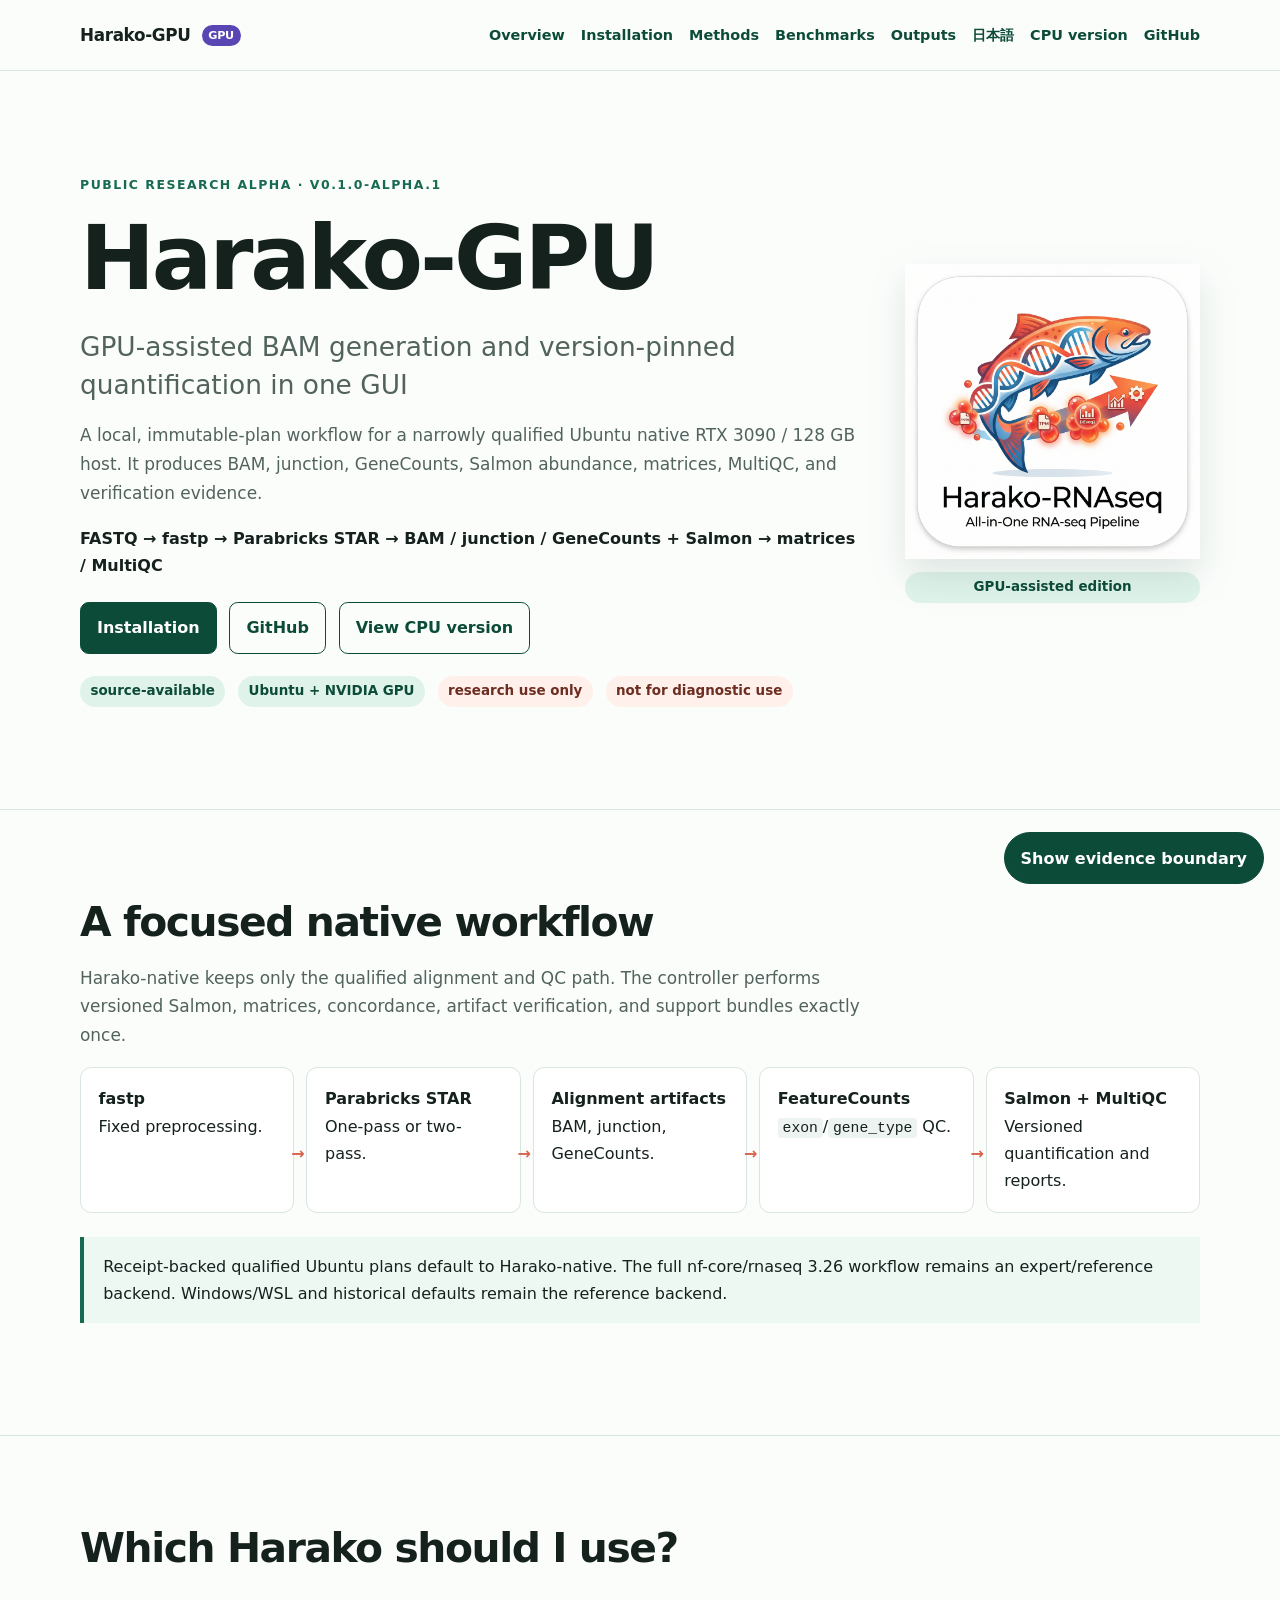
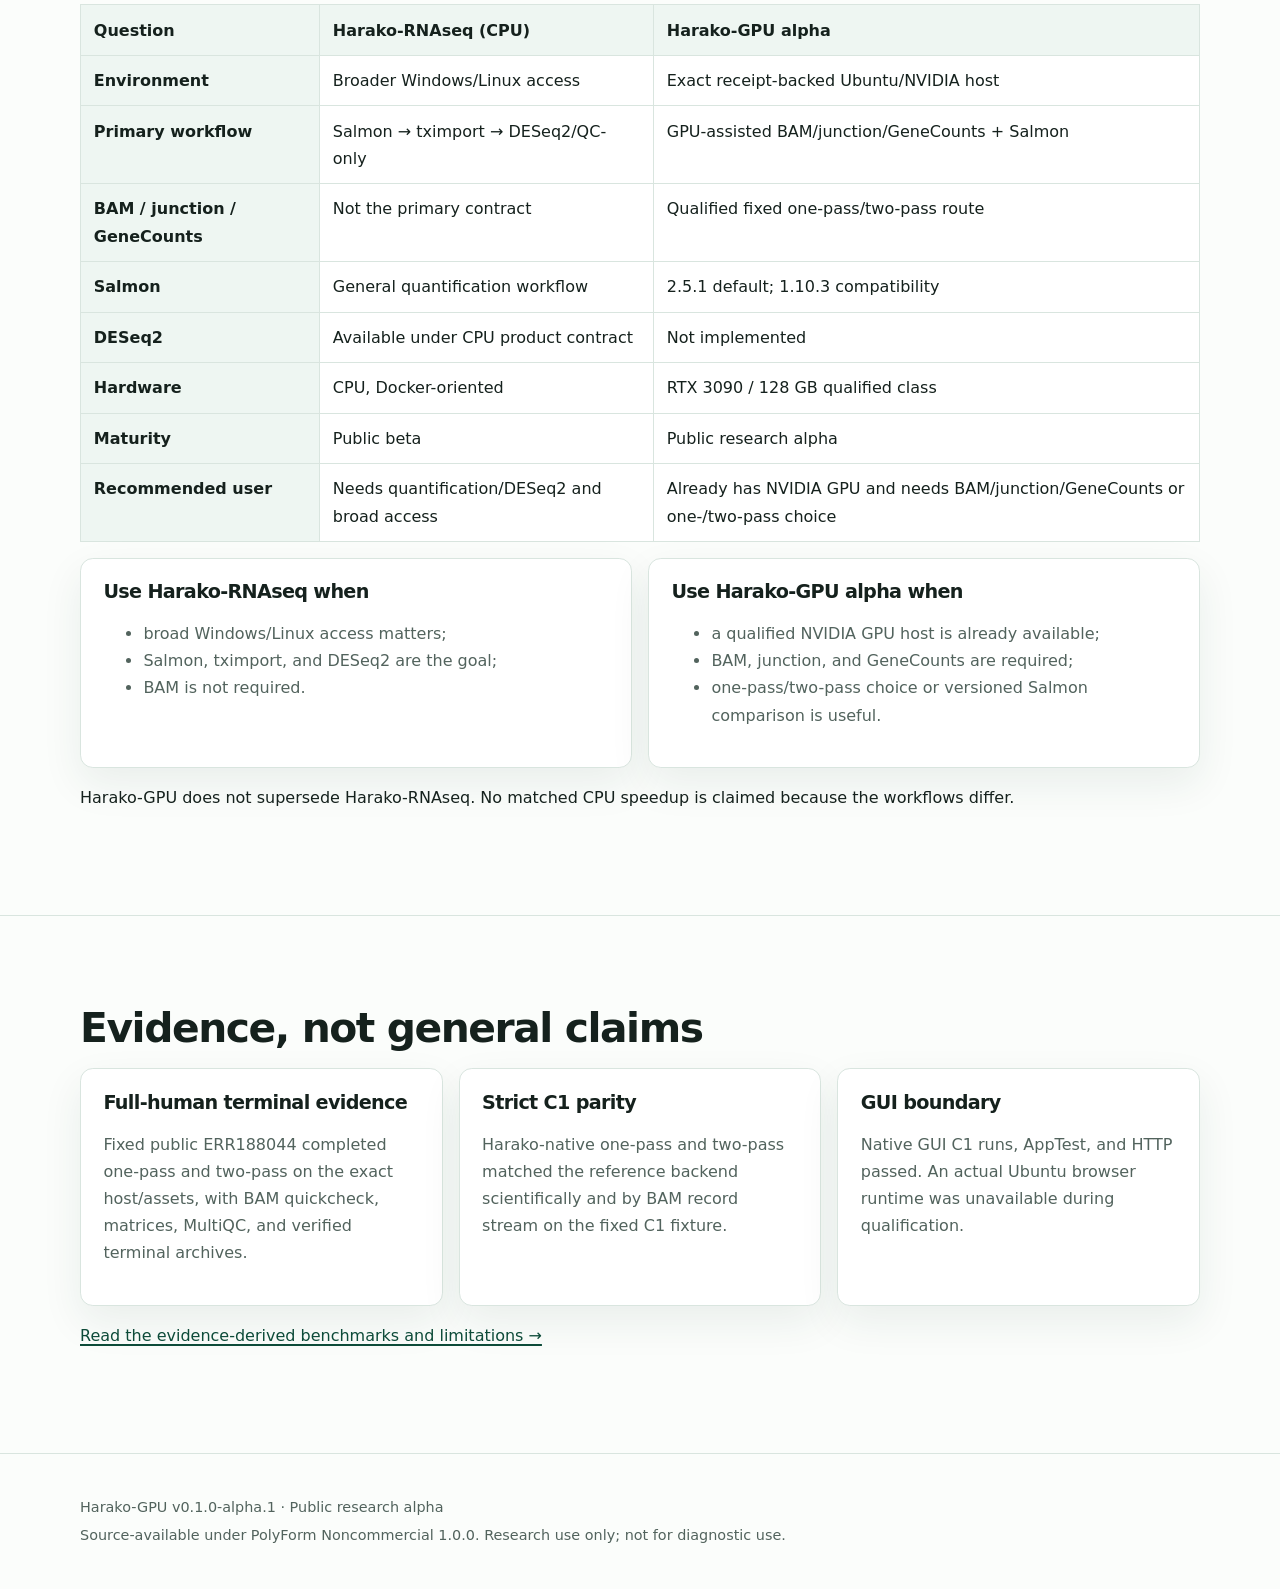
==== site/index.html @ e533c686 "feat: publish Harako-GPU v0.1.0-alpha.1" ====
<!doctype html>
<html lang="en"><head><meta charset="utf-8"><meta name="viewport" content="width=device-width,initial-scale=1">
<title>Harako-GPU | GPU-assisted BAM and versioned RNA-seq quantification</title>
<meta name="description" content="Harako-GPU is a source-available public research alpha for receipt-backed Ubuntu RTX 3090 hosts, combining GPU-assisted BAM generation with version-pinned Salmon quantification.">
<link rel="canonical" href="https://do-shima.github.io/Harako-GPU/"><link rel="alternate" hreflang="en" href="https://do-shima.github.io/Harako-GPU/"><link rel="alternate" hreflang="ja" href="https://do-shima.github.io/Harako-GPU/ja/"><link rel="alternate" hreflang="x-default" href="https://do-shima.github.io/Harako-GPU/">
<meta property="og:title" content="Harako-GPU public research alpha"><meta property="og:description" content="GPU-assisted BAM, junction, GeneCounts, and versioned Salmon through one qualified local workflow."><meta property="og:type" content="website"><meta property="og:url" content="https://do-shima.github.io/Harako-GPU/"><meta property="og:image" content="https://do-shima.github.io/Harako-GPU/assets/harako-logo.png">
<link rel="stylesheet" href="assets/site.css"><script src="assets/ai-consult.js" defer></script></head>
<body><a class="skip-link" href="#main">Skip to content</a><header class="site-header"><nav class="nav" aria-label="Primary navigation"><a class="brand" aria-current="page" href="./">Harako-GPU <span class="gpu-badge">GPU</span></a><div class="nav-links"><a href="./">Overview</a><a href="installation/">Installation</a><a href="methods/">Methods</a><a href="benchmarks/">Benchmarks</a><a href="outputs/">Outputs</a><a href="ja/" lang="ja">日本語</a><a href="https://do-shima.github.io/harako-rnaseq/">CPU version</a><a href="https://github.com/do-shima/Harako-GPU">GitHub</a></div></nav></header>
<main id="main"><section class="container hero"><div><p class="eyebrow">Public research alpha · v0.1.0-alpha.1</p><h1>Harako-GPU</h1><p class="subtitle">GPU-assisted BAM generation and version-pinned quantification in one GUI</p><p class="lede">A local, immutable-plan workflow for a narrowly qualified Ubuntu native RTX 3090 / 128 GB host. It produces BAM, junction, GeneCounts, Salmon abundance, matrices, MultiQC, and verification evidence.</p><p><strong>FASTQ → fastp → Parabricks STAR → BAM / junction / GeneCounts + Salmon → matrices / MultiQC</strong></p><div class="actions"><a class="button primary" href="installation/">Installation</a><a class="button" href="https://github.com/do-shima/Harako-GPU">GitHub</a><a class="button" href="https://do-shima.github.io/harako-rnaseq/">View CPU version</a></div><div class="status"><span class="pill">source-available</span><span class="pill">Ubuntu + NVIDIA GPU</span><span class="pill warning">research use only</span><span class="pill warning">not for diagnostic use</span></div></div><div><img class="hero-logo" src="assets/harako-logo.png" width="640" height="640" alt="Harako salmon-and-RNA logo"><p class="pill" style="text-align:center">GPU-assisted edition</p></div></section>
<section class="section"><div class="container"><h2>A focused native workflow</h2><p class="section-intro">Harako-native keeps only the qualified alignment and QC path. The controller performs versioned Salmon, matrices, concordance, artifact verification, and support bundles exactly once.</p><ol class="flow" aria-label="Harako-GPU workflow"><li><strong>fastp</strong><br>Fixed preprocessing.</li><li><strong>Parabricks STAR</strong><br>One-pass or two-pass.</li><li><strong>Alignment artifacts</strong><br>BAM, junction, GeneCounts.</li><li><strong>FeatureCounts</strong><br><code>exon</code>/<code>gene_type</code> QC.</li><li><strong>Salmon + MultiQC</strong><br>Versioned quantification and reports.</li></ol><p class="notice qualified">Receipt-backed qualified Ubuntu plans default to Harako-native. The full nf-core/rnaseq 3.26 workflow remains an expert/reference backend. Windows/WSL and historical defaults remain the reference backend.</p></div></section>
<section class="section"><div class="container"><h2>Which Harako should I use?</h2><div class="table-scroll"><table><thead><tr><th>Question</th><th>Harako-RNAseq (CPU)</th><th>Harako-GPU alpha</th></tr></thead><tbody><tr><th>Environment</th><td>Broader Windows/Linux access</td><td>Exact receipt-backed Ubuntu/NVIDIA host</td></tr><tr><th>Primary workflow</th><td>Salmon → tximport → DESeq2/QC-only</td><td>GPU-assisted BAM/junction/GeneCounts + Salmon</td></tr><tr><th>BAM / junction / GeneCounts</th><td>Not the primary contract</td><td>Qualified fixed one-pass/two-pass route</td></tr><tr><th>Salmon</th><td>General quantification workflow</td><td>2.5.1 default; 1.10.3 compatibility</td></tr><tr><th>DESeq2</th><td>Available under CPU product contract</td><td>Not implemented</td></tr><tr><th>Hardware</th><td>CPU, Docker-oriented</td><td>RTX 3090 / 128 GB qualified class</td></tr><tr><th>Maturity</th><td>Public beta</td><td>Public research alpha</td></tr><tr><th>Recommended user</th><td>Needs quantification/DESeq2 and broad access</td><td>Already has NVIDIA GPU and needs BAM/junction/GeneCounts or one-/two-pass choice</td></tr></tbody></table></div><div class="grid two"><article class="card"><h3>Use Harako-RNAseq when</h3><ul><li>broad Windows/Linux access matters;</li><li>Salmon, tximport, and DESeq2 are the goal;</li><li>BAM is not required.</li></ul></article><article class="card"><h3>Use Harako-GPU alpha when</h3><ul><li>a qualified NVIDIA GPU host is already available;</li><li>BAM, junction, and GeneCounts are required;</li><li>one-pass/two-pass choice or versioned Salmon comparison is useful.</li></ul></article></div><p>Harako-GPU does not supersede Harako-RNAseq. No matched CPU speedup is claimed because the workflows differ.</p></div></section>
<section class="section"><div class="container"><h2>Evidence, not general claims</h2><div class="grid"><article class="card"><h3>Full-human terminal evidence</h3><p>Fixed public ERR188044 completed one-pass and two-pass on the exact host/assets, with BAM quickcheck, matrices, MultiQC, and verified terminal archives.</p></article><article class="card"><h3>Strict C1 parity</h3><p>Harako-native one-pass and two-pass matched the reference backend scientifically and by BAM record stream on the fixed C1 fixture.</p></article><article class="card"><h3>GUI boundary</h3><p>Native GUI C1 runs, AppTest, and HTTP passed. An actual Ubuntu browser runtime was unavailable during qualification.</p></article></div><p><a href="benchmarks/">Read the evidence-derived benchmarks and limitations →</a></p><div class="notice evidence-note" data-evidence-note tabindex="-1" hidden>All public values are generated from SHA-256-validated qualification JSON and the verified high-memory evidence bundle. No private source path is emitted. Biological truth, cross-host equality, arbitrary hardware, and matched CPU speedup remain unqualified.</div></div></section></main>
<footer class="site-footer"><div class="container"><p>Harako-GPU v0.1.0-alpha.1 · Public research alpha</p><p>Source-available under PolyForm Noncommercial 1.0.0. Research use only; not for diagnostic use.</p></div></footer></body></html>
---- site/assets/site.css ----
:root{color-scheme:light;--ink:#15211d;--muted:#52635d;--paper:#fbfdfb;--panel:#fff;--green:#176b52;--green-dark:#0d4b39;--mint:#dff3ea;--salmon:#d8624c;--gpu:#5946b2;--line:#d9e5df;--shadow:0 16px 40px rgba(20,63,49,.08)}
*{box-sizing:border-box}html{scroll-behavior:smooth}body{margin:0;color:var(--ink);background:var(--paper);font-family:system-ui,-apple-system,BlinkMacSystemFont,"Segoe UI",sans-serif;font-size:1rem;line-height:1.7}a{color:var(--green-dark);text-decoration-thickness:.1em;text-underline-offset:.18em}a:hover{color:var(--salmon)}.skip-link{position:absolute;top:-5rem;left:1rem;z-index:10;padding:.7rem 1rem;color:#fff;background:var(--green-dark)}.skip-link:focus{top:1rem}.site-header{border-bottom:1px solid var(--line);background:rgba(251,253,251,.97)}.nav,.container{width:min(1120px,calc(100% - 2rem));margin-inline:auto}.nav{display:flex;align-items:center;justify-content:space-between;gap:1.5rem;min-height:4.4rem}.brand{color:var(--ink);font-size:1.05rem;font-weight:800;letter-spacing:-.02em;text-decoration:none;white-space:nowrap}.gpu-badge{display:inline-block;margin-left:.35rem;padding:.08rem .42rem;border-radius:999px;color:#fff;background:var(--gpu);font-size:.7rem;vertical-align:.12rem}.nav-links{display:flex;flex-wrap:wrap;justify-content:flex-end;gap:.35rem 1rem}.nav-links a{font-size:.9rem;font-weight:650;text-decoration:none}.hero{display:grid;grid-template-columns:minmax(0,1.45fr) minmax(240px,.55fr);align-items:center;gap:3rem;padding-block:clamp(3.5rem,8vw,7rem)}.page-hero{grid-template-columns:1fr;padding-block:clamp(2.7rem,6vw,5rem)}.eyebrow{margin:0 0 .7rem;color:var(--green);font-size:.78rem;font-weight:800;letter-spacing:.12em;text-transform:uppercase}h1,h2,h3{line-height:1.18;letter-spacing:-.035em}h1{max-width:16ch;margin:0;font-size:clamp(2.8rem,7vw,5.7rem)}.page-hero h1{font-size:clamp(2.45rem,6vw,4.6rem)}h2{margin:0 0 1rem;font-size:clamp(1.75rem,4vw,2.55rem)}h3{margin:0 0 .45rem;font-size:1.2rem}.subtitle{max-width:760px;margin:1rem 0;color:var(--muted);font-size:clamp(1.2rem,2.7vw,1.65rem);line-height:1.45}.lede,.section-intro{max-width:780px;color:var(--muted);font-size:1.06rem}.hero-logo{display:block;width:min(100%,330px);height:auto;margin-inline:auto;filter:drop-shadow(0 16px 18px rgba(20,63,49,.12))}.actions,.status{display:flex;flex-wrap:wrap;gap:.8rem;margin-top:1.4rem}.button{display:inline-block;padding:.72rem 1rem;border:1px solid var(--green-dark);border-radius:.55rem;font-weight:750;text-decoration:none}.button.primary{color:#fff;background:var(--green-dark)}.button:hover{border-color:var(--salmon)}.button.primary:hover{color:#fff;background:var(--salmon)}.pill{padding:.25rem .65rem;border-radius:999px;color:var(--green-dark);background:var(--mint);font-size:.84rem;font-weight:750}.pill.warning{color:#6d2d20;background:#fff0eb}.section{padding-block:clamp(3rem,7vw,5.5rem);border-top:1px solid var(--line)}.grid{display:grid;grid-template-columns:repeat(3,minmax(0,1fr));gap:1rem}.grid.two{grid-template-columns:repeat(2,minmax(0,1fr))}.card,.figure-card{padding:1.4rem;border:1px solid var(--line);border-radius:.8rem;background:var(--panel);box-shadow:var(--shadow)}.card p,.card ul{color:var(--muted)}.flow{display:grid;grid-template-columns:repeat(5,minmax(0,1fr));gap:.75rem;padding:0;list-style:none}.flow li{position:relative;padding:1.1rem;border:1px solid var(--line);border-radius:.7rem;background:var(--panel)}.flow li:not(:last-child)::after{position:absolute;top:50%;right:-.7rem;z-index:1;content:"→";color:var(--salmon);font-weight:900}.notice{margin-block:1.5rem;padding:1rem 1.2rem;border-left:4px solid var(--salmon);background:#fff4f1}.qualified{border-left-color:var(--green);background:#edf8f3}.figure-card{margin:1.5rem 0}.figure-card img{display:block;width:100%;height:auto}.figure-card figcaption{margin-top:.8rem;color:var(--muted)}.table-scroll{overflow-x:auto}table{width:100%;border-collapse:collapse;margin:1rem 0;background:var(--panel)}th,td{padding:.7rem .8rem;border:1px solid var(--line);text-align:left;vertical-align:top}th{background:#eef6f2}code{padding:.12rem .3rem;border-radius:.25rem;background:#edf3f0;font-size:.92em}pre{overflow-x:auto;padding:1rem 1.15rem;border-radius:.65rem;color:#eaf7f1;background:#12251e;line-height:1.55}pre code{padding:0;color:inherit;background:transparent}.site-footer{padding-block:2.3rem;border-top:1px solid var(--line);color:var(--muted);font-size:.9rem}.site-footer p{margin:.25rem 0}.evidence-toggle{position:fixed;right:1rem;bottom:1rem;z-index:20;min-height:44px;padding:.7rem 1rem;border:1px solid var(--green-dark);border-radius:999px;color:#fff;background:var(--green-dark);font:inherit;font-weight:750;cursor:pointer}.evidence-toggle:focus-visible,.nav a:focus-visible,.button:focus-visible{outline:3px solid var(--salmon);outline-offset:3px}.evidence-note[hidden]{display:none}
@media(max-width:900px){.flow{grid-template-columns:repeat(2,minmax(0,1fr))}.grid{grid-template-columns:repeat(2,minmax(0,1fr))}}@media(max-width:760px){.nav{align-items:flex-start;flex-direction:column;padding-block:1rem}.nav-links{justify-content:flex-start}.hero{grid-template-columns:1fr}.hero-logo{width:min(70vw,280px)}.grid,.grid.two,.flow{grid-template-columns:1fr}.flow li:not(:last-child)::after{top:auto;right:50%;bottom:-1.15rem;transform:rotate(90deg)}}
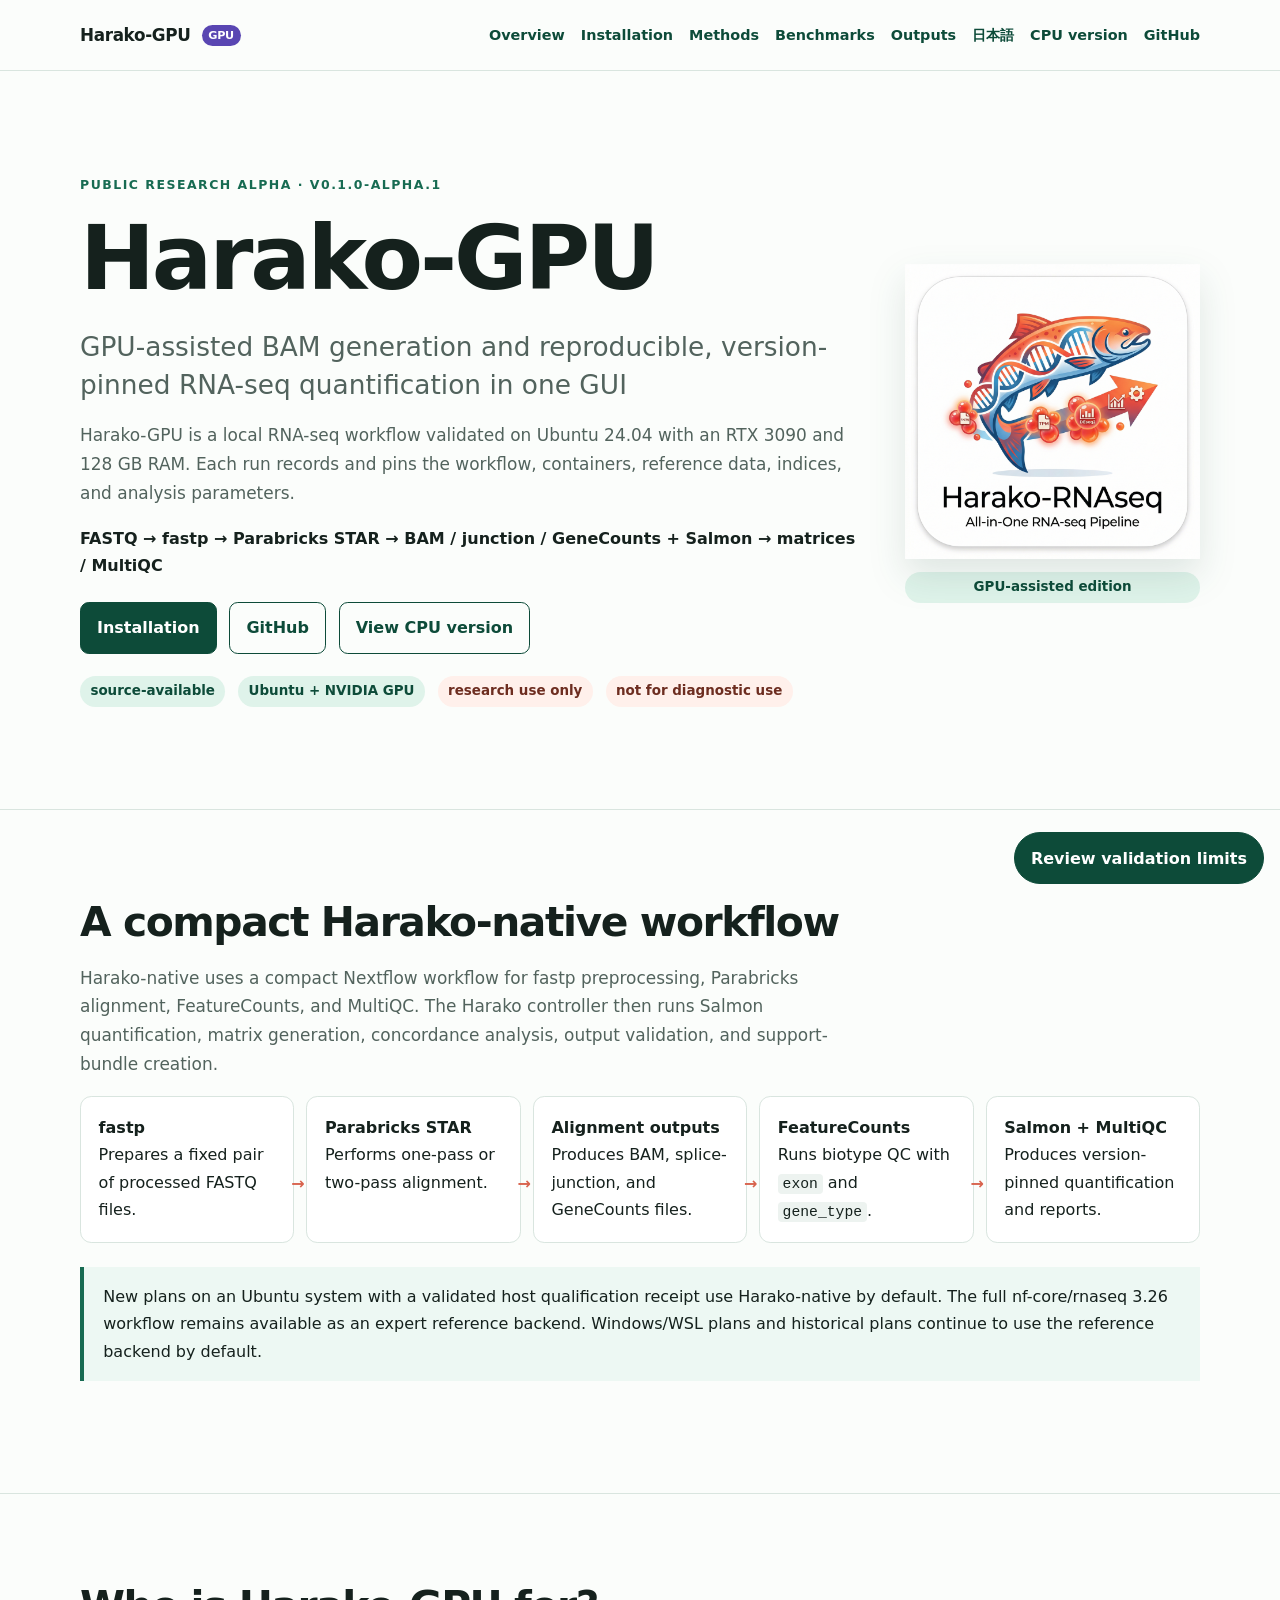
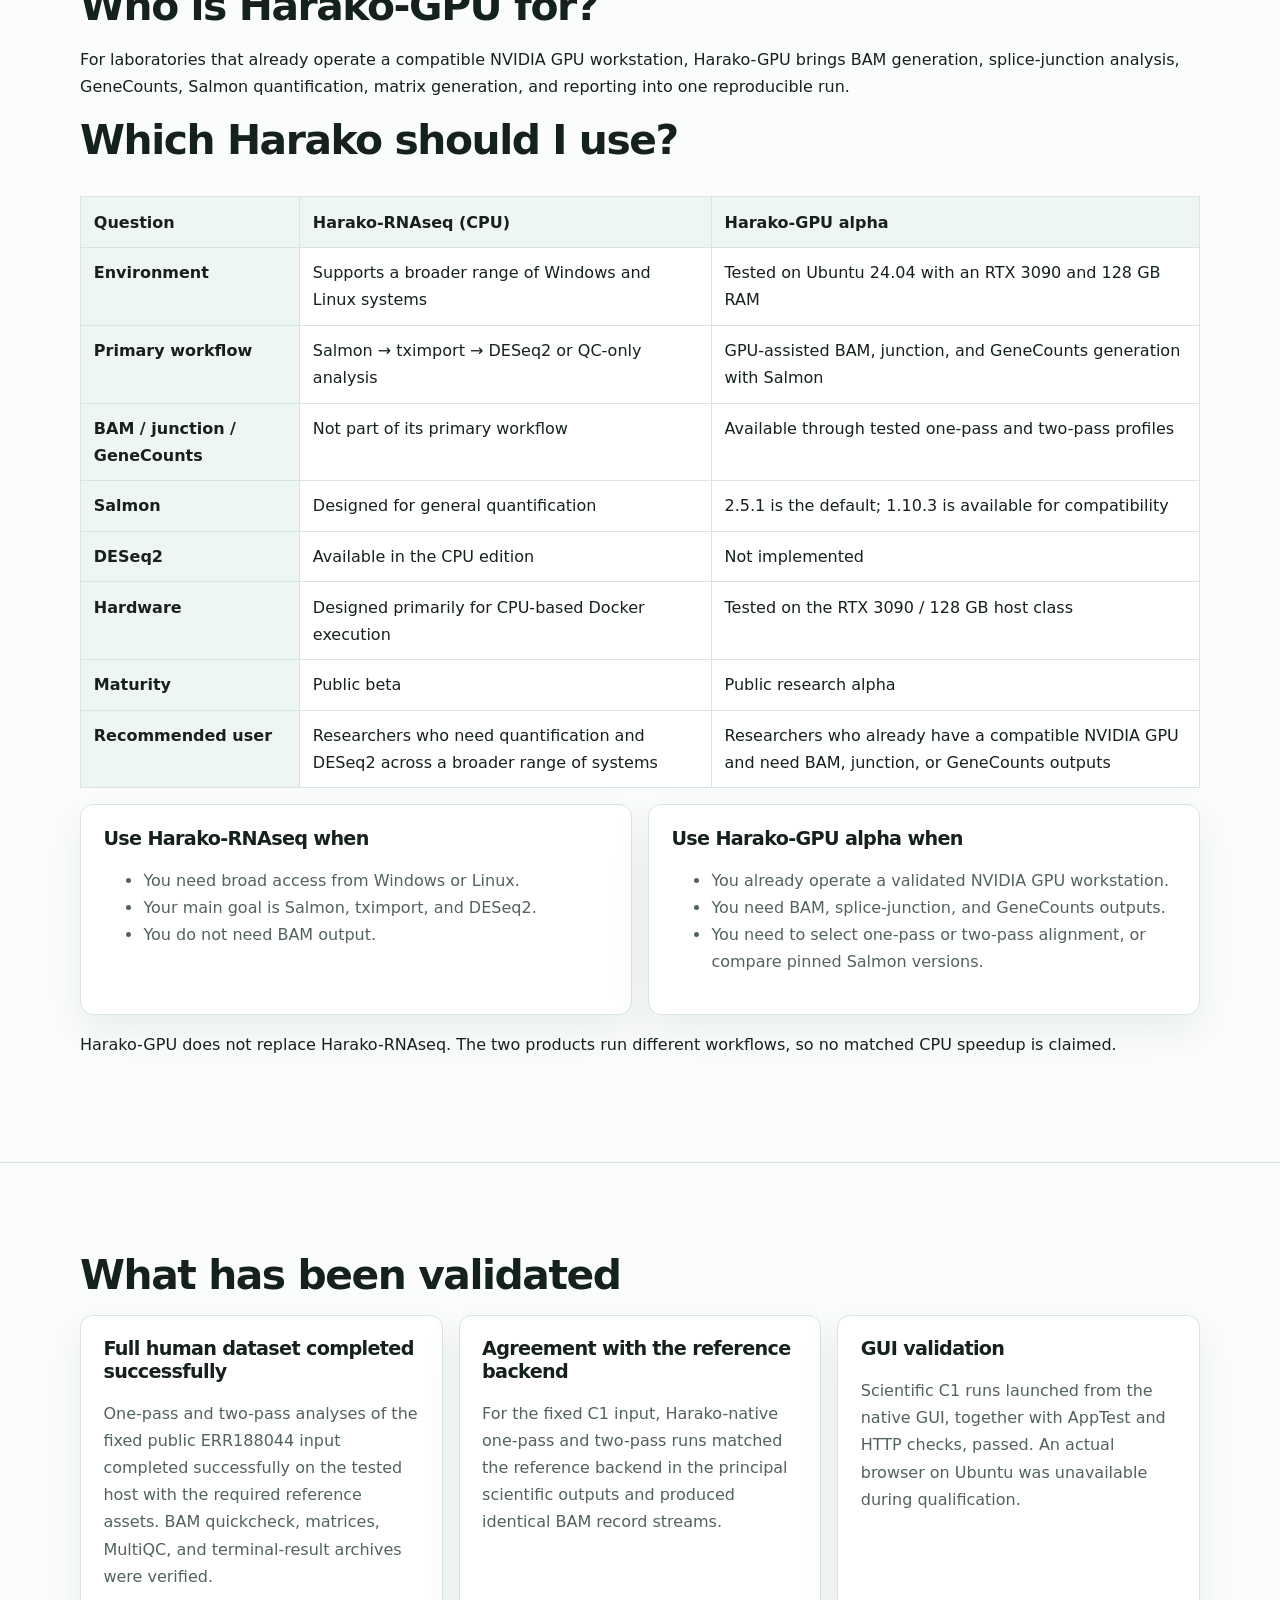
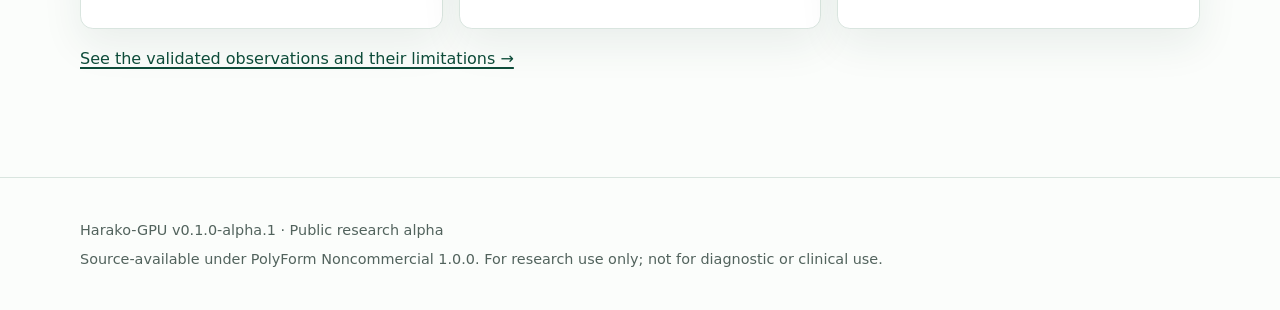
==== commit 57e31719: "docs: polish Japanese and English site copy" ====
--- a/site/index.html
+++ b/site/index.html
@@ -1,13 +1,13 @@
 <!doctype html>
 <html lang="en"><head><meta charset="utf-8"><meta name="viewport" content="width=device-width,initial-scale=1">
-<title>Harako-GPU | GPU-assisted BAM and versioned RNA-seq quantification</title>
-<meta name="description" content="Harako-GPU is a source-available public research alpha for receipt-backed Ubuntu RTX 3090 hosts, combining GPU-assisted BAM generation with version-pinned Salmon quantification.">
+<title>Harako-GPU | GPU-assisted alignment and reproducible RNA-seq quantification</title>
+<meta name="description" content="Harako-GPU combines GPU-assisted BAM generation with reproducible, version-pinned RNA-seq quantification for a validated Ubuntu and NVIDIA workstation.">
 <link rel="canonical" href="https://do-shima.github.io/Harako-GPU/"><link rel="alternate" hreflang="en" href="https://do-shima.github.io/Harako-GPU/"><link rel="alternate" hreflang="ja" href="https://do-shima.github.io/Harako-GPU/ja/"><link rel="alternate" hreflang="x-default" href="https://do-shima.github.io/Harako-GPU/">
-<meta property="og:title" content="Harako-GPU public research alpha"><meta property="og:description" content="GPU-assisted BAM, junction, GeneCounts, and versioned Salmon through one qualified local workflow."><meta property="og:type" content="website"><meta property="og:url" content="https://do-shima.github.io/Harako-GPU/"><meta property="og:image" content="https://do-shima.github.io/Harako-GPU/assets/harako-logo.png">
+<meta property="og:title" content="Harako-GPU | GPU-assisted RNA-seq workflow"><meta property="og:description" content="GPU-assisted BAM generation and reproducible, version-pinned RNA-seq quantification in one GUI."><meta property="og:type" content="website"><meta property="og:url" content="https://do-shima.github.io/Harako-GPU/"><meta property="og:image" content="https://do-shima.github.io/Harako-GPU/assets/harako-logo.png">
 <link rel="stylesheet" href="assets/site.css"><script src="assets/ai-consult.js" defer></script></head>
 <body><a class="skip-link" href="#main">Skip to content</a><header class="site-header"><nav class="nav" aria-label="Primary navigation"><a class="brand" aria-current="page" href="./">Harako-GPU <span class="gpu-badge">GPU</span></a><div class="nav-links"><a href="./">Overview</a><a href="installation/">Installation</a><a href="methods/">Methods</a><a href="benchmarks/">Benchmarks</a><a href="outputs/">Outputs</a><a href="ja/" lang="ja">日本語</a><a href="https://do-shima.github.io/harako-rnaseq/">CPU version</a><a href="https://github.com/do-shima/Harako-GPU">GitHub</a></div></nav></header>
-<main id="main"><section class="container hero"><div><p class="eyebrow">Public research alpha · v0.1.0-alpha.1</p><h1>Harako-GPU</h1><p class="subtitle">GPU-assisted BAM generation and version-pinned quantification in one GUI</p><p class="lede">A local, immutable-plan workflow for a narrowly qualified Ubuntu native RTX 3090 / 128 GB host. It produces BAM, junction, GeneCounts, Salmon abundance, matrices, MultiQC, and verification evidence.</p><p><strong>FASTQ → fastp → Parabricks STAR → BAM / junction / GeneCounts + Salmon → matrices / MultiQC</strong></p><div class="actions"><a class="button primary" href="installation/">Installation</a><a class="button" href="https://github.com/do-shima/Harako-GPU">GitHub</a><a class="button" href="https://do-shima.github.io/harako-rnaseq/">View CPU version</a></div><div class="status"><span class="pill">source-available</span><span class="pill">Ubuntu + NVIDIA GPU</span><span class="pill warning">research use only</span><span class="pill warning">not for diagnostic use</span></div></div><div><img class="hero-logo" src="assets/harako-logo.png" width="640" height="640" alt="Harako salmon-and-RNA logo"><p class="pill" style="text-align:center">GPU-assisted edition</p></div></section>
-<section class="section"><div class="container"><h2>A focused native workflow</h2><p class="section-intro">Harako-native keeps only the qualified alignment and QC path. The controller performs versioned Salmon, matrices, concordance, artifact verification, and support bundles exactly once.</p><ol class="flow" aria-label="Harako-GPU workflow"><li><strong>fastp</strong><br>Fixed preprocessing.</li><li><strong>Parabricks STAR</strong><br>One-pass or two-pass.</li><li><strong>Alignment artifacts</strong><br>BAM, junction, GeneCounts.</li><li><strong>FeatureCounts</strong><br><code>exon</code>/<code>gene_type</code> QC.</li><li><strong>Salmon + MultiQC</strong><br>Versioned quantification and reports.</li></ol><p class="notice qualified">Receipt-backed qualified Ubuntu plans default to Harako-native. The full nf-core/rnaseq 3.26 workflow remains an expert/reference backend. Windows/WSL and historical defaults remain the reference backend.</p></div></section>
-<section class="section"><div class="container"><h2>Which Harako should I use?</h2><div class="table-scroll"><table><thead><tr><th>Question</th><th>Harako-RNAseq (CPU)</th><th>Harako-GPU alpha</th></tr></thead><tbody><tr><th>Environment</th><td>Broader Windows/Linux access</td><td>Exact receipt-backed Ubuntu/NVIDIA host</td></tr><tr><th>Primary workflow</th><td>Salmon → tximport → DESeq2/QC-only</td><td>GPU-assisted BAM/junction/GeneCounts + Salmon</td></tr><tr><th>BAM / junction / GeneCounts</th><td>Not the primary contract</td><td>Qualified fixed one-pass/two-pass route</td></tr><tr><th>Salmon</th><td>General quantification workflow</td><td>2.5.1 default; 1.10.3 compatibility</td></tr><tr><th>DESeq2</th><td>Available under CPU product contract</td><td>Not implemented</td></tr><tr><th>Hardware</th><td>CPU, Docker-oriented</td><td>RTX 3090 / 128 GB qualified class</td></tr><tr><th>Maturity</th><td>Public beta</td><td>Public research alpha</td></tr><tr><th>Recommended user</th><td>Needs quantification/DESeq2 and broad access</td><td>Already has NVIDIA GPU and needs BAM/junction/GeneCounts or one-/two-pass choice</td></tr></tbody></table></div><div class="grid two"><article class="card"><h3>Use Harako-RNAseq when</h3><ul><li>broad Windows/Linux access matters;</li><li>Salmon, tximport, and DESeq2 are the goal;</li><li>BAM is not required.</li></ul></article><article class="card"><h3>Use Harako-GPU alpha when</h3><ul><li>a qualified NVIDIA GPU host is already available;</li><li>BAM, junction, and GeneCounts are required;</li><li>one-pass/two-pass choice or versioned Salmon comparison is useful.</li></ul></article></div><p>Harako-GPU does not supersede Harako-RNAseq. No matched CPU speedup is claimed because the workflows differ.</p></div></section>
-<section class="section"><div class="container"><h2>Evidence, not general claims</h2><div class="grid"><article class="card"><h3>Full-human terminal evidence</h3><p>Fixed public ERR188044 completed one-pass and two-pass on the exact host/assets, with BAM quickcheck, matrices, MultiQC, and verified terminal archives.</p></article><article class="card"><h3>Strict C1 parity</h3><p>Harako-native one-pass and two-pass matched the reference backend scientifically and by BAM record stream on the fixed C1 fixture.</p></article><article class="card"><h3>GUI boundary</h3><p>Native GUI C1 runs, AppTest, and HTTP passed. An actual Ubuntu browser runtime was unavailable during qualification.</p></article></div><p><a href="benchmarks/">Read the evidence-derived benchmarks and limitations →</a></p><div class="notice evidence-note" data-evidence-note tabindex="-1" hidden>All public values are generated from SHA-256-validated qualification JSON and the verified high-memory evidence bundle. No private source path is emitted. Biological truth, cross-host equality, arbitrary hardware, and matched CPU speedup remain unqualified.</div></div></section></main>
-<footer class="site-footer"><div class="container"><p>Harako-GPU v0.1.0-alpha.1 · Public research alpha</p><p>Source-available under PolyForm Noncommercial 1.0.0. Research use only; not for diagnostic use.</p></div></footer></body></html>
+<main id="main"><section class="container hero"><div><p class="eyebrow">Public research alpha · v0.1.0-alpha.1</p><h1>Harako-GPU</h1><p class="subtitle">GPU-assisted BAM generation and reproducible, version-pinned RNA-seq quantification in one GUI</p><p class="lede">Harako-GPU is a local RNA-seq workflow validated on Ubuntu 24.04 with an RTX 3090 and 128 GB RAM. Each run records and pins the workflow, containers, reference data, indices, and analysis parameters.</p><p><strong>FASTQ → fastp → Parabricks STAR → BAM / junction / GeneCounts + Salmon → matrices / MultiQC</strong></p><div class="actions"><a class="button primary" href="installation/">Installation</a><a class="button" href="https://github.com/do-shima/Harako-GPU">GitHub</a><a class="button" href="https://do-shima.github.io/harako-rnaseq/">View CPU version</a></div><div class="status"><span class="pill">source-available</span><span class="pill">Ubuntu + NVIDIA GPU</span><span class="pill warning">research use only</span><span class="pill warning">not for diagnostic use</span></div></div><div><img class="hero-logo" src="assets/harako-logo.png" width="640" height="640" alt="Harako logo combining a salmon with an RNA strand"><p class="pill" style="text-align:center">GPU-assisted edition</p></div></section>
+<section class="section"><div class="container"><h2>A compact Harako-native workflow</h2><p class="section-intro">Harako-native uses a compact Nextflow workflow for fastp preprocessing, Parabricks alignment, FeatureCounts, and MultiQC. The Harako controller then runs Salmon quantification, matrix generation, concordance analysis, output validation, and support-bundle creation.</p><ol class="flow" aria-label="Harako-GPU workflow"><li><strong>fastp</strong><br>Prepares a fixed pair of processed FASTQ files.</li><li><strong>Parabricks STAR</strong><br>Performs one-pass or two-pass alignment.</li><li><strong>Alignment outputs</strong><br>Produces BAM, splice-junction, and GeneCounts files.</li><li><strong>FeatureCounts</strong><br>Runs biotype QC with <code>exon</code> and <code>gene_type</code>.</li><li><strong>Salmon + MultiQC</strong><br>Produces version-pinned quantification and reports.</li></ol><p class="notice qualified">New plans on an Ubuntu system with a validated host qualification receipt use Harako-native by default. The full nf-core/rnaseq 3.26 workflow remains available as an expert reference backend. Windows/WSL plans and historical plans continue to use the reference backend by default.</p></div></section>
+<section class="section"><div class="container"><h2>Who is Harako-GPU for?</h2><p>For laboratories that already operate a compatible NVIDIA GPU workstation, Harako-GPU brings BAM generation, splice-junction analysis, GeneCounts, Salmon quantification, matrix generation, and reporting into one reproducible run.</p><h2>Which Harako should I use?</h2><div class="table-scroll"><table><thead><tr><th>Question</th><th>Harako-RNAseq (CPU)</th><th>Harako-GPU alpha</th></tr></thead><tbody><tr><th>Environment</th><td>Supports a broader range of Windows and Linux systems</td><td>Tested on Ubuntu 24.04 with an RTX 3090 and 128 GB RAM</td></tr><tr><th>Primary workflow</th><td>Salmon → tximport → DESeq2 or QC-only analysis</td><td>GPU-assisted BAM, junction, and GeneCounts generation with Salmon</td></tr><tr><th>BAM / junction / GeneCounts</th><td>Not part of its primary workflow</td><td>Available through tested one-pass and two-pass profiles</td></tr><tr><th>Salmon</th><td>Designed for general quantification</td><td>2.5.1 is the default; 1.10.3 is available for compatibility</td></tr><tr><th>DESeq2</th><td>Available in the CPU edition</td><td>Not implemented</td></tr><tr><th>Hardware</th><td>Designed primarily for CPU-based Docker execution</td><td>Tested on the RTX 3090 / 128 GB host class</td></tr><tr><th>Maturity</th><td>Public beta</td><td>Public research alpha</td></tr><tr><th>Recommended user</th><td>Researchers who need quantification and DESeq2 across a broader range of systems</td><td>Researchers who already have a compatible NVIDIA GPU and need BAM, junction, or GeneCounts outputs</td></tr></tbody></table></div><div class="grid two"><article class="card"><h3>Use Harako-RNAseq when</h3><ul><li>You need broad access from Windows or Linux.</li><li>Your main goal is Salmon, tximport, and DESeq2.</li><li>You do not need BAM output.</li></ul></article><article class="card"><h3>Use Harako-GPU alpha when</h3><ul><li>You already operate a validated NVIDIA GPU workstation.</li><li>You need BAM, splice-junction, and GeneCounts outputs.</li><li>You need to select one-pass or two-pass alignment, or compare pinned Salmon versions.</li></ul></article></div><p>Harako-GPU does not replace Harako-RNAseq. The two products run different workflows, so no matched CPU speedup is claimed.</p></div></section>
+<section class="section"><div class="container"><h2>What has been validated</h2><div class="grid"><article class="card"><h3>Full human dataset completed successfully</h3><p>One-pass and two-pass analyses of the fixed public ERR188044 input completed successfully on the tested host with the required reference assets. BAM quickcheck, matrices, MultiQC, and terminal-result archives were verified.</p></article><article class="card"><h3>Agreement with the reference backend</h3><p>For the fixed C1 input, Harako-native one-pass and two-pass runs matched the reference backend in the principal scientific outputs and produced identical BAM record streams.</p></article><article class="card"><h3>GUI validation</h3><p>Scientific C1 runs launched from the native GUI, together with AppTest and HTTP checks, passed. An actual browser on Ubuntu was unavailable during qualification.</p></article></div><p><a href="benchmarks/">See the validated observations and their limitations →</a></p><div class="notice evidence-note" data-evidence-note tabindex="-1" hidden>Public values come only from SHA-256-validated qualification JSON and the verified high-memory evidence bundle. The evidence does not establish biological truth, cross-host equality, support for arbitrary hardware, or a matched CPU speedup.</div></div></section></main>
+<footer class="site-footer"><div class="container"><p>Harako-GPU v0.1.0-alpha.1 · Public research alpha</p><p>Source-available under PolyForm Noncommercial 1.0.0. For research use only; not for diagnostic or clinical use.</p></div></footer></body></html>
--- a/site/assets/site.css
+++ b/site/assets/site.css
@@ -1,3 +1,4 @@
 :root{color-scheme:light;--ink:#15211d;--muted:#52635d;--paper:#fbfdfb;--panel:#fff;--green:#176b52;--green-dark:#0d4b39;--mint:#dff3ea;--salmon:#d8624c;--gpu:#5946b2;--line:#d9e5df;--shadow:0 16px 40px rgba(20,63,49,.08)}
 *{box-sizing:border-box}html{scroll-behavior:smooth}body{margin:0;color:var(--ink);background:var(--paper);font-family:system-ui,-apple-system,BlinkMacSystemFont,"Segoe UI",sans-serif;font-size:1rem;line-height:1.7}a{color:var(--green-dark);text-decoration-thickness:.1em;text-underline-offset:.18em}a:hover{color:var(--salmon)}.skip-link{position:absolute;top:-5rem;left:1rem;z-index:10;padding:.7rem 1rem;color:#fff;background:var(--green-dark)}.skip-link:focus{top:1rem}.site-header{border-bottom:1px solid var(--line);background:rgba(251,253,251,.97)}.nav,.container{width:min(1120px,calc(100% - 2rem));margin-inline:auto}.nav{display:flex;align-items:center;justify-content:space-between;gap:1.5rem;min-height:4.4rem}.brand{color:var(--ink);font-size:1.05rem;font-weight:800;letter-spacing:-.02em;text-decoration:none;white-space:nowrap}.gpu-badge{display:inline-block;margin-left:.35rem;padding:.08rem .42rem;border-radius:999px;color:#fff;background:var(--gpu);font-size:.7rem;vertical-align:.12rem}.nav-links{display:flex;flex-wrap:wrap;justify-content:flex-end;gap:.35rem 1rem}.nav-links a{font-size:.9rem;font-weight:650;text-decoration:none}.hero{display:grid;grid-template-columns:minmax(0,1.45fr) minmax(240px,.55fr);align-items:center;gap:3rem;padding-block:clamp(3.5rem,8vw,7rem)}.page-hero{grid-template-columns:1fr;padding-block:clamp(2.7rem,6vw,5rem)}.eyebrow{margin:0 0 .7rem;color:var(--green);font-size:.78rem;font-weight:800;letter-spacing:.12em;text-transform:uppercase}h1,h2,h3{line-height:1.18;letter-spacing:-.035em}h1{max-width:16ch;margin:0;font-size:clamp(2.8rem,7vw,5.7rem)}.page-hero h1{font-size:clamp(2.45rem,6vw,4.6rem)}h2{margin:0 0 1rem;font-size:clamp(1.75rem,4vw,2.55rem)}h3{margin:0 0 .45rem;font-size:1.2rem}.subtitle{max-width:760px;margin:1rem 0;color:var(--muted);font-size:clamp(1.2rem,2.7vw,1.65rem);line-height:1.45}.lede,.section-intro{max-width:780px;color:var(--muted);font-size:1.06rem}.hero-logo{display:block;width:min(100%,330px);height:auto;margin-inline:auto;filter:drop-shadow(0 16px 18px rgba(20,63,49,.12))}.actions,.status{display:flex;flex-wrap:wrap;gap:.8rem;margin-top:1.4rem}.button{display:inline-block;padding:.72rem 1rem;border:1px solid var(--green-dark);border-radius:.55rem;font-weight:750;text-decoration:none}.button.primary{color:#fff;background:var(--green-dark)}.button:hover{border-color:var(--salmon)}.button.primary:hover{color:#fff;background:var(--salmon)}.pill{padding:.25rem .65rem;border-radius:999px;color:var(--green-dark);background:var(--mint);font-size:.84rem;font-weight:750}.pill.warning{color:#6d2d20;background:#fff0eb}.section{padding-block:clamp(3rem,7vw,5.5rem);border-top:1px solid var(--line)}.grid{display:grid;grid-template-columns:repeat(3,minmax(0,1fr));gap:1rem}.grid.two{grid-template-columns:repeat(2,minmax(0,1fr))}.card,.figure-card{padding:1.4rem;border:1px solid var(--line);border-radius:.8rem;background:var(--panel);box-shadow:var(--shadow)}.card p,.card ul{color:var(--muted)}.flow{display:grid;grid-template-columns:repeat(5,minmax(0,1fr));gap:.75rem;padding:0;list-style:none}.flow li{position:relative;padding:1.1rem;border:1px solid var(--line);border-radius:.7rem;background:var(--panel)}.flow li:not(:last-child)::after{position:absolute;top:50%;right:-.7rem;z-index:1;content:"→";color:var(--salmon);font-weight:900}.notice{margin-block:1.5rem;padding:1rem 1.2rem;border-left:4px solid var(--salmon);background:#fff4f1}.qualified{border-left-color:var(--green);background:#edf8f3}.figure-card{margin:1.5rem 0}.figure-card img{display:block;width:100%;height:auto}.figure-card figcaption{margin-top:.8rem;color:var(--muted)}.table-scroll{overflow-x:auto}table{width:100%;border-collapse:collapse;margin:1rem 0;background:var(--panel)}th,td{padding:.7rem .8rem;border:1px solid var(--line);text-align:left;vertical-align:top}th{background:#eef6f2}code{padding:.12rem .3rem;border-radius:.25rem;background:#edf3f0;font-size:.92em}pre{overflow-x:auto;padding:1rem 1.15rem;border-radius:.65rem;color:#eaf7f1;background:#12251e;line-height:1.55}pre code{padding:0;color:inherit;background:transparent}.site-footer{padding-block:2.3rem;border-top:1px solid var(--line);color:var(--muted);font-size:.9rem}.site-footer p{margin:.25rem 0}.evidence-toggle{position:fixed;right:1rem;bottom:1rem;z-index:20;min-height:44px;padding:.7rem 1rem;border:1px solid var(--green-dark);border-radius:999px;color:#fff;background:var(--green-dark);font:inherit;font-weight:750;cursor:pointer}.evidence-toggle:focus-visible,.nav a:focus-visible,.button:focus-visible{outline:3px solid var(--salmon);outline-offset:3px}.evidence-note[hidden]{display:none}
-@media(max-width:900px){.flow{grid-template-columns:repeat(2,minmax(0,1fr))}.grid{grid-template-columns:repeat(2,minmax(0,1fr))}}@media(max-width:760px){.nav{align-items:flex-start;flex-direction:column;padding-block:1rem}.nav-links{justify-content:flex-start}.hero{grid-template-columns:1fr}.hero-logo{width:min(70vw,280px)}.grid,.grid.two,.flow{grid-template-columns:1fr}.flow li:not(:last-child)::after{top:auto;right:50%;bottom:-1.15rem;transform:rotate(90deg)}}
+@media(max-width:900px){.flow{grid-template-columns:repeat(2,minmax(0,1fr))}.grid{grid-template-columns:repeat(2,minmax(0,1fr))}}@media(max-width:760px){.nav{align-items:flex-start;flex-direction:column;padding-block:1rem}.nav-links{justify-content:flex-start}.hero{grid-template-columns:1fr}.hero-logo{width:min(70vw,280px)}.grid,.grid.two,.flow{grid-template-columns:1fr}.flow li:not(:last-child)::after{top:auto;right:50%;bottom:-1.15rem;transform:rotate(90deg)}table{display:block;overflow-x:auto}}
+.section p code,.section li code,.section td code{overflow-wrap:anywhere;word-break:break-word}
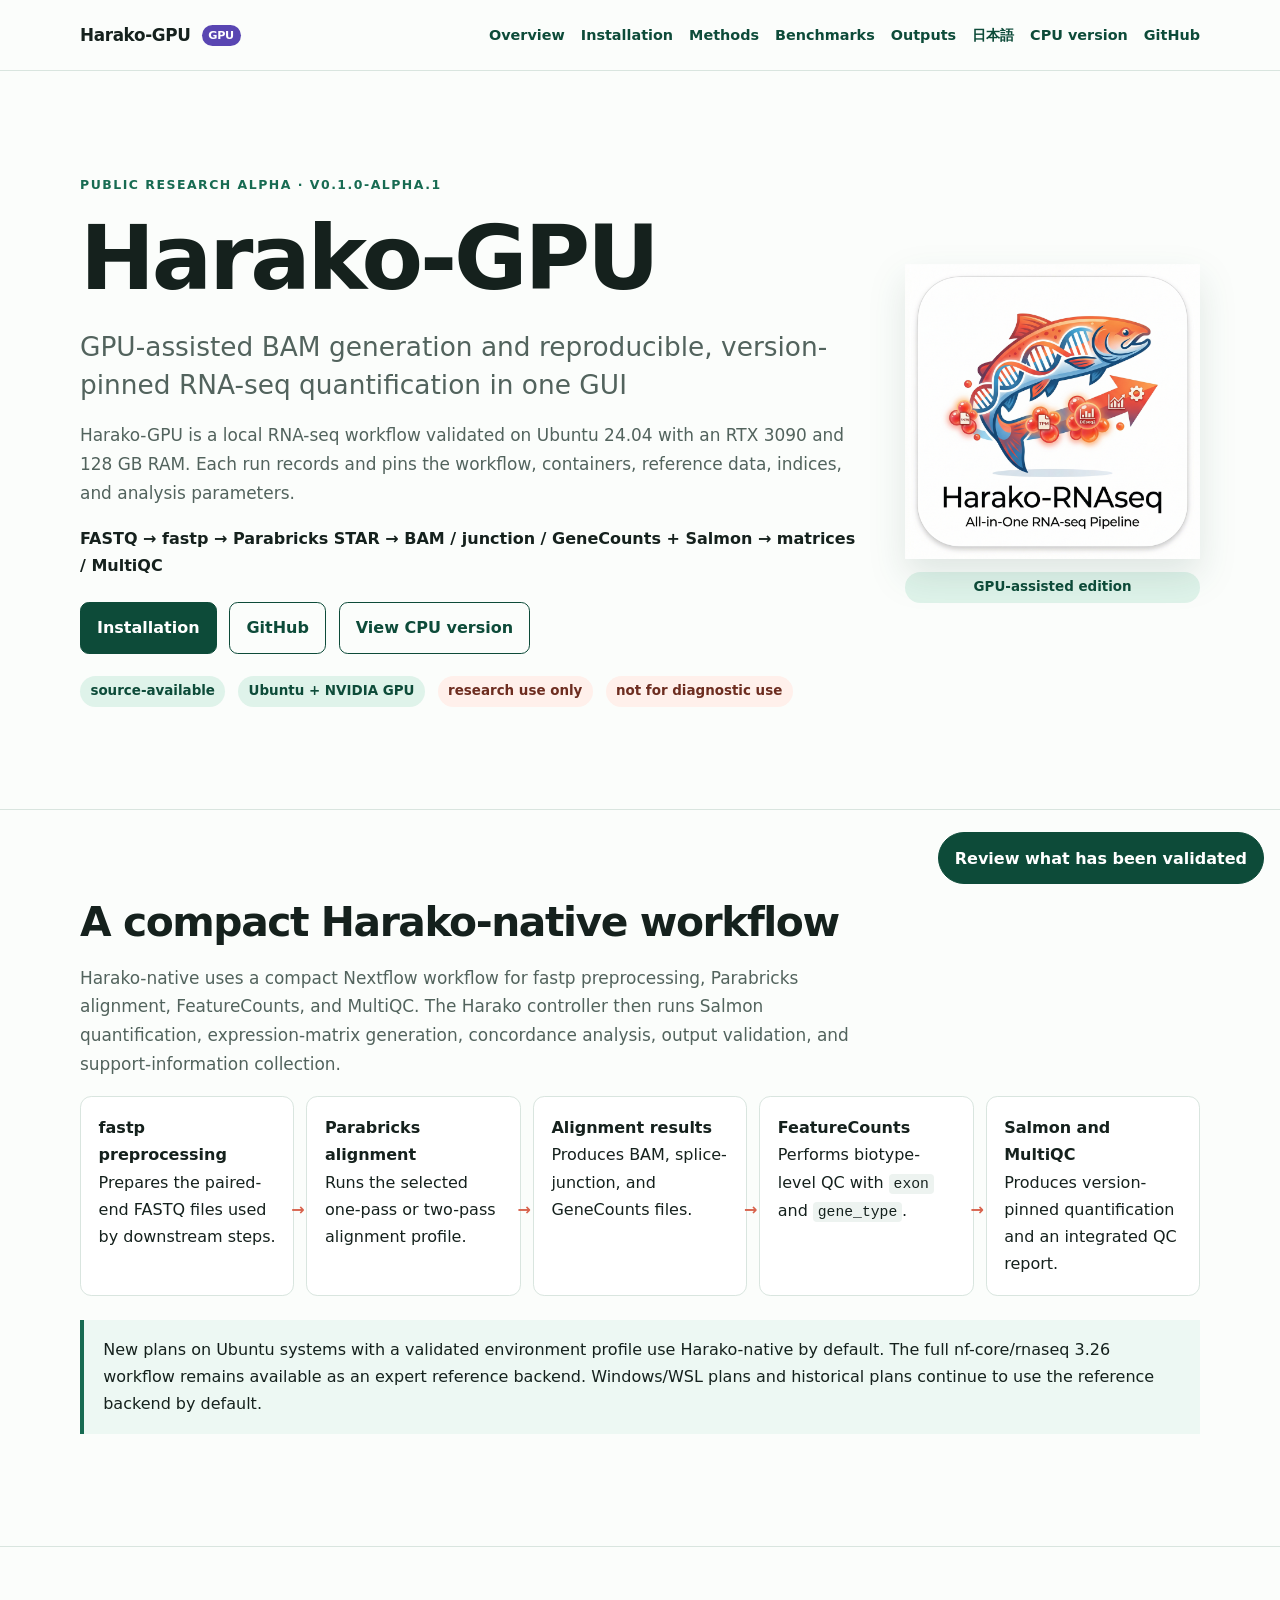
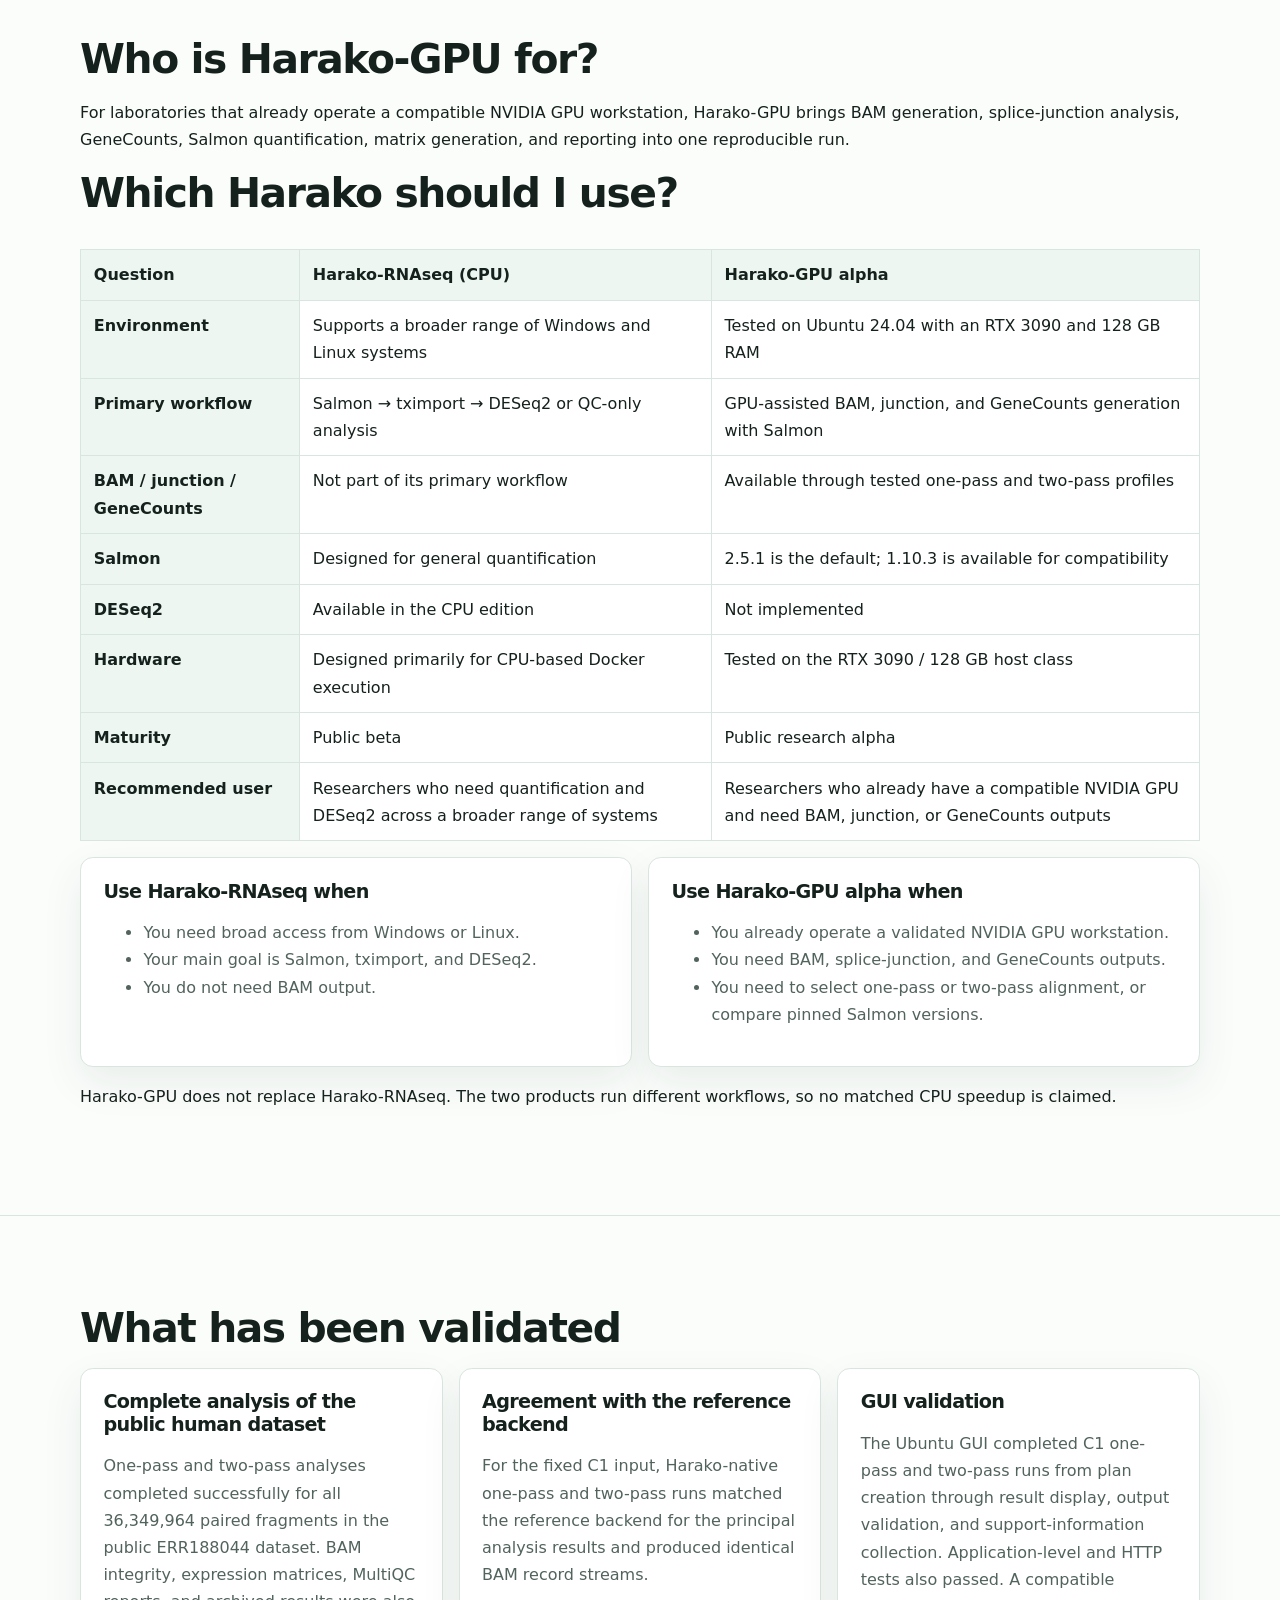
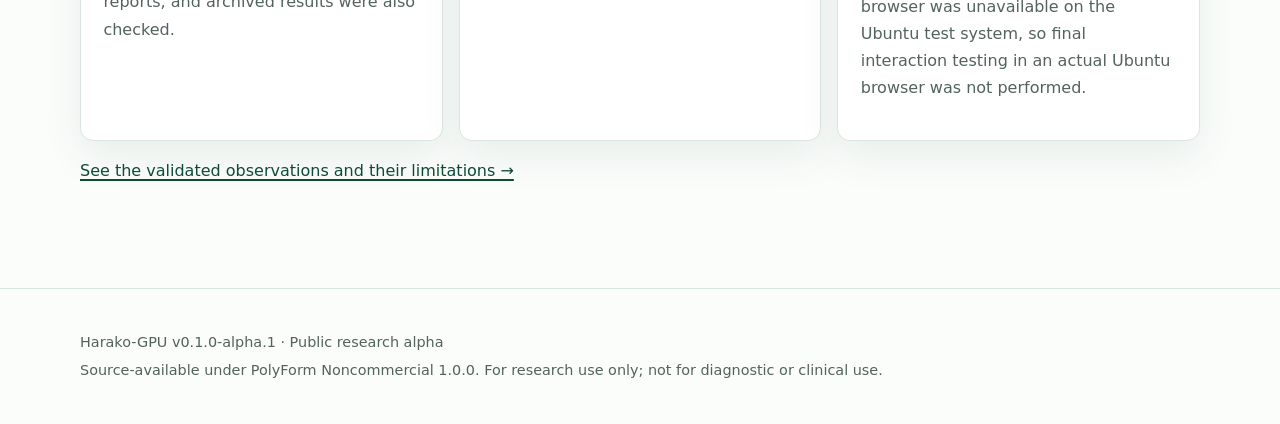
==== commit 97499ca8: "docs: refine site copy for life-science researchers" ====
--- a/site/index.html
+++ b/site/index.html
@@ -7,7 +7,7 @@
 <link rel="stylesheet" href="assets/site.css"><script src="assets/ai-consult.js" defer></script></head>
 <body><a class="skip-link" href="#main">Skip to content</a><header class="site-header"><nav class="nav" aria-label="Primary navigation"><a class="brand" aria-current="page" href="./">Harako-GPU <span class="gpu-badge">GPU</span></a><div class="nav-links"><a href="./">Overview</a><a href="installation/">Installation</a><a href="methods/">Methods</a><a href="benchmarks/">Benchmarks</a><a href="outputs/">Outputs</a><a href="ja/" lang="ja">日本語</a><a href="https://do-shima.github.io/harako-rnaseq/">CPU version</a><a href="https://github.com/do-shima/Harako-GPU">GitHub</a></div></nav></header>
 <main id="main"><section class="container hero"><div><p class="eyebrow">Public research alpha · v0.1.0-alpha.1</p><h1>Harako-GPU</h1><p class="subtitle">GPU-assisted BAM generation and reproducible, version-pinned RNA-seq quantification in one GUI</p><p class="lede">Harako-GPU is a local RNA-seq workflow validated on Ubuntu 24.04 with an RTX 3090 and 128 GB RAM. Each run records and pins the workflow, containers, reference data, indices, and analysis parameters.</p><p><strong>FASTQ → fastp → Parabricks STAR → BAM / junction / GeneCounts + Salmon → matrices / MultiQC</strong></p><div class="actions"><a class="button primary" href="installation/">Installation</a><a class="button" href="https://github.com/do-shima/Harako-GPU">GitHub</a><a class="button" href="https://do-shima.github.io/harako-rnaseq/">View CPU version</a></div><div class="status"><span class="pill">source-available</span><span class="pill">Ubuntu + NVIDIA GPU</span><span class="pill warning">research use only</span><span class="pill warning">not for diagnostic use</span></div></div><div><img class="hero-logo" src="assets/harako-logo.png" width="640" height="640" alt="Harako logo combining a salmon with an RNA strand"><p class="pill" style="text-align:center">GPU-assisted edition</p></div></section>
-<section class="section"><div class="container"><h2>A compact Harako-native workflow</h2><p class="section-intro">Harako-native uses a compact Nextflow workflow for fastp preprocessing, Parabricks alignment, FeatureCounts, and MultiQC. The Harako controller then runs Salmon quantification, matrix generation, concordance analysis, output validation, and support-bundle creation.</p><ol class="flow" aria-label="Harako-GPU workflow"><li><strong>fastp</strong><br>Prepares a fixed pair of processed FASTQ files.</li><li><strong>Parabricks STAR</strong><br>Performs one-pass or two-pass alignment.</li><li><strong>Alignment outputs</strong><br>Produces BAM, splice-junction, and GeneCounts files.</li><li><strong>FeatureCounts</strong><br>Runs biotype QC with <code>exon</code> and <code>gene_type</code>.</li><li><strong>Salmon + MultiQC</strong><br>Produces version-pinned quantification and reports.</li></ol><p class="notice qualified">New plans on an Ubuntu system with a validated host qualification receipt use Harako-native by default. The full nf-core/rnaseq 3.26 workflow remains available as an expert reference backend. Windows/WSL plans and historical plans continue to use the reference backend by default.</p></div></section>
+<section class="section"><div class="container"><h2>A compact Harako-native workflow</h2><p class="section-intro">Harako-native uses a compact Nextflow workflow for fastp preprocessing, Parabricks alignment, FeatureCounts, and MultiQC. The Harako controller then runs Salmon quantification, expression-matrix generation, concordance analysis, output validation, and support-information collection.</p><ol class="flow" aria-label="Harako-GPU workflow"><li><strong>fastp preprocessing</strong><br>Prepares the paired-end FASTQ files used by downstream steps.</li><li><strong>Parabricks alignment</strong><br>Runs the selected one-pass or two-pass alignment profile.</li><li><strong>Alignment results</strong><br>Produces BAM, splice-junction, and GeneCounts files.</li><li><strong>FeatureCounts</strong><br>Performs biotype-level QC with <code>exon</code> and <code>gene_type</code>.</li><li><strong>Salmon and MultiQC</strong><br>Produces version-pinned quantification and an integrated QC report.</li></ol><p class="notice qualified">New plans on Ubuntu systems with a validated environment profile use Harako-native by default. The full nf-core/rnaseq 3.26 workflow remains available as an expert reference backend. Windows/WSL plans and historical plans continue to use the reference backend by default.</p></div></section>
 <section class="section"><div class="container"><h2>Who is Harako-GPU for?</h2><p>For laboratories that already operate a compatible NVIDIA GPU workstation, Harako-GPU brings BAM generation, splice-junction analysis, GeneCounts, Salmon quantification, matrix generation, and reporting into one reproducible run.</p><h2>Which Harako should I use?</h2><div class="table-scroll"><table><thead><tr><th>Question</th><th>Harako-RNAseq (CPU)</th><th>Harako-GPU alpha</th></tr></thead><tbody><tr><th>Environment</th><td>Supports a broader range of Windows and Linux systems</td><td>Tested on Ubuntu 24.04 with an RTX 3090 and 128 GB RAM</td></tr><tr><th>Primary workflow</th><td>Salmon → tximport → DESeq2 or QC-only analysis</td><td>GPU-assisted BAM, junction, and GeneCounts generation with Salmon</td></tr><tr><th>BAM / junction / GeneCounts</th><td>Not part of its primary workflow</td><td>Available through tested one-pass and two-pass profiles</td></tr><tr><th>Salmon</th><td>Designed for general quantification</td><td>2.5.1 is the default; 1.10.3 is available for compatibility</td></tr><tr><th>DESeq2</th><td>Available in the CPU edition</td><td>Not implemented</td></tr><tr><th>Hardware</th><td>Designed primarily for CPU-based Docker execution</td><td>Tested on the RTX 3090 / 128 GB host class</td></tr><tr><th>Maturity</th><td>Public beta</td><td>Public research alpha</td></tr><tr><th>Recommended user</th><td>Researchers who need quantification and DESeq2 across a broader range of systems</td><td>Researchers who already have a compatible NVIDIA GPU and need BAM, junction, or GeneCounts outputs</td></tr></tbody></table></div><div class="grid two"><article class="card"><h3>Use Harako-RNAseq when</h3><ul><li>You need broad access from Windows or Linux.</li><li>Your main goal is Salmon, tximport, and DESeq2.</li><li>You do not need BAM output.</li></ul></article><article class="card"><h3>Use Harako-GPU alpha when</h3><ul><li>You already operate a validated NVIDIA GPU workstation.</li><li>You need BAM, splice-junction, and GeneCounts outputs.</li><li>You need to select one-pass or two-pass alignment, or compare pinned Salmon versions.</li></ul></article></div><p>Harako-GPU does not replace Harako-RNAseq. The two products run different workflows, so no matched CPU speedup is claimed.</p></div></section>
-<section class="section"><div class="container"><h2>What has been validated</h2><div class="grid"><article class="card"><h3>Full human dataset completed successfully</h3><p>One-pass and two-pass analyses of the fixed public ERR188044 input completed successfully on the tested host with the required reference assets. BAM quickcheck, matrices, MultiQC, and terminal-result archives were verified.</p></article><article class="card"><h3>Agreement with the reference backend</h3><p>For the fixed C1 input, Harako-native one-pass and two-pass runs matched the reference backend in the principal scientific outputs and produced identical BAM record streams.</p></article><article class="card"><h3>GUI validation</h3><p>Scientific C1 runs launched from the native GUI, together with AppTest and HTTP checks, passed. An actual browser on Ubuntu was unavailable during qualification.</p></article></div><p><a href="benchmarks/">See the validated observations and their limitations →</a></p><div class="notice evidence-note" data-evidence-note tabindex="-1" hidden>Public values come only from SHA-256-validated qualification JSON and the verified high-memory evidence bundle. The evidence does not establish biological truth, cross-host equality, support for arbitrary hardware, or a matched CPU speedup.</div></div></section></main>
+<section class="section"><div class="container"><h2>What has been validated</h2><div class="grid"><article class="card"><h3>Complete analysis of the public human dataset</h3><p>One-pass and two-pass analyses completed successfully for all 36,349,964 paired fragments in the public ERR188044 dataset. BAM integrity, expression matrices, MultiQC reports, and archived results were also checked.</p></article><article class="card"><h3>Agreement with the reference backend</h3><p>For the fixed C1 input, Harako-native one-pass and two-pass runs matched the reference backend for the principal analysis results and produced identical BAM record streams.</p></article><article class="card"><h3>GUI validation</h3><p>The Ubuntu GUI completed C1 one-pass and two-pass runs from plan creation through result display, output validation, and support-information collection. Application-level and HTTP tests also passed. A compatible browser was unavailable on the Ubuntu test system, so final interaction testing in an actual Ubuntu browser was not performed.</p></article></div><p><a href="benchmarks/">See the validated observations and their limitations →</a></p><div class="notice evidence-note" data-evidence-note tabindex="-1" hidden>The published validation records show that the workflow behaved as expected for the documented environment, settings, and input data. They do not establish biological validity, cross-host equality, support for arbitrary hardware, or a matched CPU speedup.</div></div></section></main>
 <footer class="site-footer"><div class="container"><p>Harako-GPU v0.1.0-alpha.1 · Public research alpha</p><p>Source-available under PolyForm Noncommercial 1.0.0. For research use only; not for diagnostic or clinical use.</p></div></footer></body></html>
